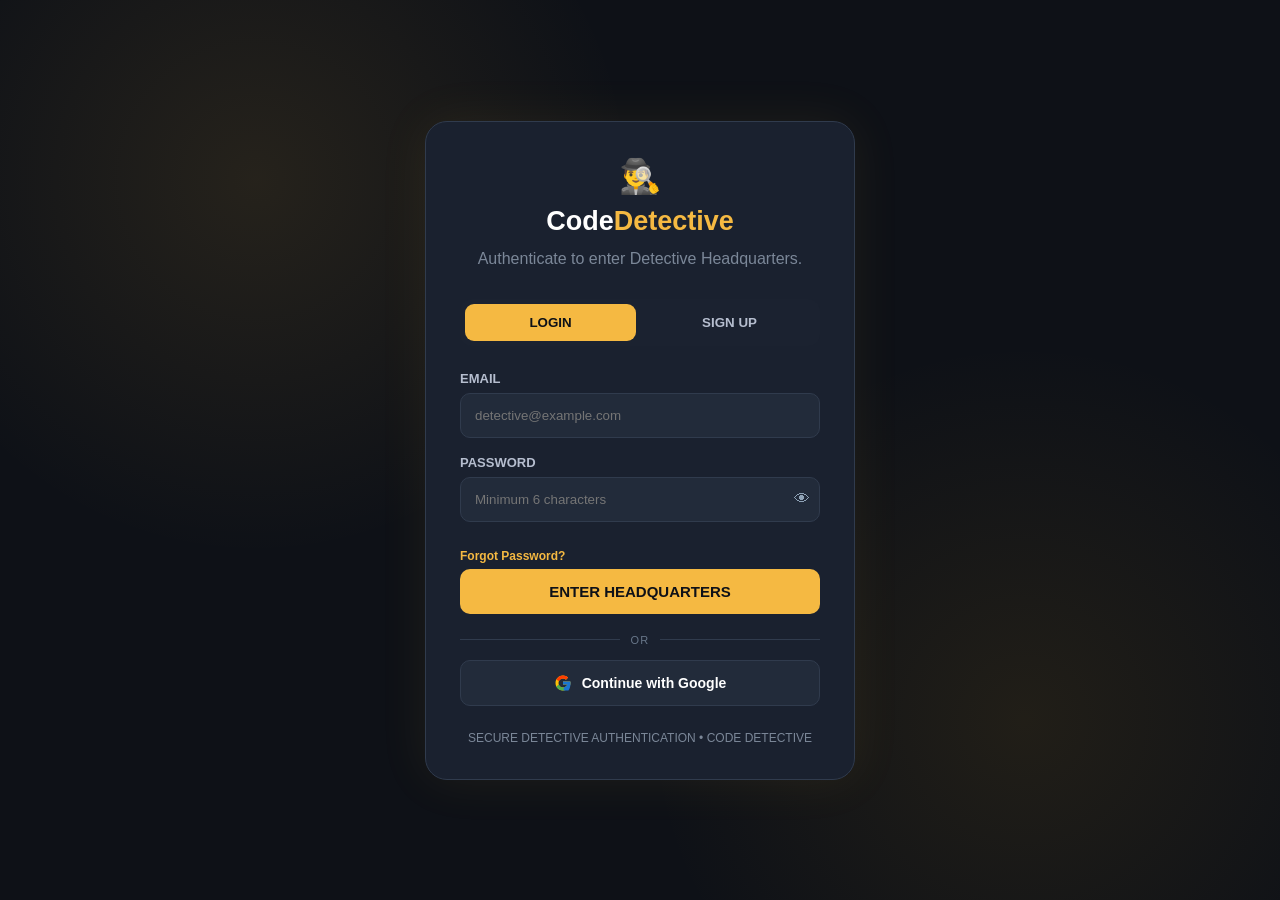
==== index.html @ be018d85 "Add files via upload" ====
<!DOCTYPE html>
<html lang="en">
<head>
    <meta charset="UTF-8">
    <meta name="viewport" content="width=device-width, initial-scale=1.0">
    <title>Code Detective | Authentication</title>

    <style>
        * {
            box-sizing: border-box;
            margin: 0;
            padding: 0;
        }

        body {
            min-height: 100vh;
            display: flex;
            justify-content: center;
            align-items: center;
            padding: 24px;
            font-family: Inter, Arial, sans-serif;
            color: #eef6ff;
            background:
                radial-gradient(circle at 20% 20%, rgba(0, 229, 255, .10), transparent 30%),
                radial-gradient(circle at 80% 80%, rgba(168, 85, 247, .12), transparent 30%),
                #050b12;
        }

        .auth-card {
            width: 100%;
            max-width: 430px;
            padding: 34px;
            border: 1px solid rgba(0, 229, 255, .22);
            border-radius: 22px;
            background: rgba(10, 20, 32, .94);
            box-shadow: 0 0 50px rgba(0, 229, 255, .08);
        }

        .logo {
            text-align: center;
            font-size: 34px;
            margin-bottom: 10px;
        }

        h1 {
            text-align: center;
            font-size: 27px;
        }

        .cyan {
            color: #00e5ff;
        }

        .subtitle {
            margin: 10px 0 28px;
            text-align: center;
            color: #8394a7;
            line-height: 1.5;
        }

        .tabs {
            display: grid;
            grid-template-columns: 1fr 1fr;
            gap: 8px;
            margin-bottom: 25px;
            padding: 5px;
            border-radius: 12px;
            background: #07111c;
        }

        .tab {
            border: 0;
            border-radius: 9px;
            padding: 11px;
            cursor: pointer;
            color: #8495a8;
            background: transparent;
            font-weight: 700;
        }

        .tab.active {
            color: #001014;
            background: #00e5ff;
        }

        .field {
            margin-bottom: 17px;
        }

        .password-input-wrapper {
            position: relative;
        }

        .password-input-wrapper input {
            padding-right: 48px;
        }

        .password-toggle {
            position: absolute;
            right: 10px;
            top: 50%;
            transform: translateY(-50%);
            border: 0;
            background: transparent;
            color: #8fa3b7;
            cursor: pointer;
            font-size: 16px;
        }

        .password-toggle:hover {
            color: #00e5ff;
        }

        label {
            display: block;
            margin-bottom: 7px;
            color: #a9b8c7;
            font-size: 13px;
            font-weight: 700;
        }

        input {
            width: 100%;
            padding: 14px;
            border: 1px solid #24364a;
            border-radius: 10px;
            outline: none;
            color: white;
            background: #08131f;
        }

        input:focus {
            border-color: #00e5ff;
            box-shadow: 0 0 0 3px rgba(0, 229, 255, .08);
        }

        #nameField {
            display: none;
        }

        .submit-btn {
            width: 100%;
            margin-top: 5px;
            padding: 14px;
            border: none;
            border-radius: 10px;
            cursor: pointer;
            color: #001014;
            background: #00e5ff;
            font-size: 15px;
            font-weight: 900;
        }

        .submit-btn:disabled {
            cursor: not-allowed;
            opacity: .6;
        }

        #message {
            display: none;
            margin-top: 18px;
            padding: 12px;
            border-radius: 9px;
            font-size: 13px;
            line-height: 1.5;
        }

        #message.error {
            display: block;
            color: #ff6b81;
            border: 1px solid rgba(255, 71, 87, .25);
            background: rgba(255, 71, 87, .08);
        }

        #message.success {
            display: block;
            color: #4dffc3;
            border: 1px solid rgba(77, 255, 195, .25);
            background: rgba(77, 255, 195, .08);
        }

        .footer {
            margin-top: 25px;
            text-align: center;
            color: #53667a;
            font-size: 12px;
        }

        /* Midnight Gold palette */
        body {
            color: #FFFFFF;
            background: radial-gradient(circle at 20% 20%, rgba(245, 185, 66, .10), transparent 30%), radial-gradient(circle at 80% 80%, rgba(201, 146, 28, .10), transparent 30%), #0E1117;
        }
        .auth-card { border-color: #303B4D; background: rgba(27, 34, 48, .96); box-shadow: 0 0 50px rgba(245, 185, 66, .08); }
        .cyan { color: #F5B942; }
        .subtitle, .footer { color: #7B8798; }
        .tabs { background: #1B2230; }
        .tab { color: #B6BECF; }
        .tab.active, .submit-btn { color: #0E1117; background: #F5B942; }
        label { color: #B6BECF; }
        input { color: #FFFFFF; border-color: #303B4D; background: #222B3A; }
        input:focus { border-color: #F5B942; box-shadow: 0 0 0 3px rgba(245, 185, 66, .10); }
        #message.error { color: #FF5D73; border-color: rgba(255,93,115,.25); background: rgba(255,93,115,.08); }
        #message.success { color: #38D39F; border-color: rgba(56,211,159,.25); background: rgba(56,211,159,.08); }


        .auth-link {
            display: inline-block;
            margin-top: 10px;
            border: 0;
            padding: 0;
            color: #F5B942;
            background: transparent;
            font: inherit;
            font-size: 12px;
            font-weight: 700;
            cursor: pointer;
        }
        .auth-link:hover { text-decoration: underline; }
        .auth-divider {
            display: flex;
            align-items: center;
            gap: 10px;
            margin: 20px 0 14px;
            color: #68778a;
            font-size: 11px;
            text-transform: uppercase;
            letter-spacing: .12em;
        }
        .auth-divider::before, .auth-divider::after {
            content: "";
            height: 1px;
            flex: 1;
            background: #303B4D;
        }
        .google-btn {
            width: 100%;
            padding: 13px 14px;
            border: 1px solid #303B4D;
            border-radius: 10px;
            cursor: pointer;
            color: #FFFFFF;
            background: #222B3A;
            font-size: 14px;
            font-weight: 800;
            display: flex;
            align-items: center;
            justify-content: center;
            gap: 10px;
        }
        .google-btn:hover { border-color: #F5B942; }
        .google-btn:disabled { cursor: not-allowed; opacity: .6; }
        .google-mark {
            width: 18px;
            height: 18px;
            display: inline-block;
            flex: 0 0 18px;
        }
        .google-mark path {
            stroke: none;
        }
        #forgotPanel { display: none; }
        #forgotPanel.active { display: block; }
        .back-to-login {
            display: block;
            margin: 14px auto 0;
            border: 0;
            background: transparent;
            color: #8fa3b7;
            cursor: pointer;
            font: inherit;
            font-size: 12px;
        }
        .back-to-login:hover { color: #F5B942; }

        @media (max-width: 520px) {
            body {
                align-items: flex-start;
                padding: 18px 12px;
            }

            .auth-card {
                margin: auto 0;
                padding: 24px 18px;
                border-radius: 16px;
            }

            .logo { font-size: 30px; }
            h1 { font-size: 23px; }
            .subtitle { margin-bottom: 20px; font-size: 14px; }
            .tabs { margin-bottom: 20px; }
            input, .submit-btn { min-height: 48px; font-size: 16px; }
            .footer { font-size: 10px; line-height: 1.5; }
        }

        @media (max-height: 650px) {
            body { align-items: flex-start; }
        }
    </style>
  <script type="module" crossorigin src="/assets/login-CDw5AGuI.js"></script>
  <link rel="modulepreload" crossorigin href="/assets/supabase-C0Bv1Tz9.js">
</head>

<body>

<div class="auth-card">

    <div class="logo">🕵️‍♂️</div>

    <h1>
        Code<span class="cyan">Detective</span>
    </h1>

    <p class="subtitle">
        Authenticate to enter Detective Headquarters.
    </p>

    <div class="tabs">
        <button id="loginTab" class="tab active" type="button">LOGIN</button>
        <button id="signupTab" class="tab" type="button">SIGN UP</button>
    </div>

    <form id="authForm">

        <div class="field" id="nameField">
            <label>DETECTIVE NAME</label>
            <input
                id="displayName"
                type="text"
                placeholder="Eddie"
                autocomplete="name"
            >
        </div>

        <div class="field">
            <label>EMAIL</label>
            <input
                id="email"
                type="email"
                placeholder="detective@example.com"
                autocomplete="email"
                required
            >
        </div>

        <div class="field">
            <label>PASSWORD</label>
            <div class="password-input-wrapper">
                <input
                    id="password"
                    type="password"
                    placeholder="Minimum 6 characters"
                    autocomplete="current-password"
                    minlength="6"
                    required
                >
                <button
                    id="passwordToggle"
                    class="password-toggle"
                    type="button"
                    aria-label="Show password"
                >👁</button>
            </div>
        </div>

        <button id="forgotPasswordBtn" class="auth-link" type="button">Forgot Password?</button>

        <button id="submitBtn" class="submit-btn" type="submit">
            ENTER HEADQUARTERS
        </button>

    </form>

    <div class="auth-divider"><span>or</span></div>
    <button id="googleBtn" class="google-btn" type="button">
        <svg class="google-mark" viewBox="0 0 48 48" aria-hidden="true" focusable="false">
  <path fill="#FFC107" d="M43.611 20.083H42V20H24v8h11.303C33.649 32.657 29.193 36 24 36c-6.627 0-12-5.373-12-12s5.373-12 12-12c3.059 0 5.842 1.153 7.957 3.043l5.657-5.657C34.046 6.053 29.18 4 24 4 12.955 4 4 12.955 4 24s8.955 20 20 20 20-8.955 20-20c0-1.341-.138-2.65-.389-3.917z"/>
  <path fill="#FF3D00" d="M6.306 14.691l6.571 4.819C14.655 16.108 18.961 12 24 12c3.059 0 5.842 1.153 7.957 3.043l5.657-5.657C34.046 6.053 29.18 4 24 4c-7.682 0-14.309 4.337-17.694 10.691z"/>
  <path fill="#4CAF50" d="M24 44c5.083 0 9.857-1.947 13.409-5.116l-6.191-5.238C29.211 35.091 26.715 36 24 36c-5.172 0-9.618-3.323-11.283-7.946l-6.522 5.025C9.69 39.556 16.409 44 24 44z"/>
  <path fill="#1976D2" d="M43.611 20.083H42V20H24v8h11.303c-1.36 3.927-4.968 6.957-9.303 7.999V44h12.48C41.73 40.447 44 32.941 44 24c0-1.341-.138-2.65-.389-3.917z"/>
</svg>
        <span id="googleBtnLabel">Continue with Google</span>
    </button>

    <section id="forgotPanel" aria-hidden="true">
        <h2 style="font-size:18px;margin-bottom:8px;">Reset your password</h2>
        <p style="font-size:12px;line-height:1.6;color:#7B8798;margin-bottom:16px;">
            Enter your account email. If an account exists, we'll send a secure password-reset link.
        </p>
        <form id="forgotForm">
            <div class="field">
                <label for="forgotEmail">EMAIL</label>
                <input id="forgotEmail" type="email" autocomplete="email" placeholder="detective@example.com" required>
            </div>
            <button id="forgotSubmitBtn" class="submit-btn" type="submit">SEND RESET LINK</button>
        </form>
        <button id="backToLoginBtn" class="back-to-login" type="button">← Back to login</button>
    </section>

    <div id="message"></div>

    <div class="footer">
        SECURE DETECTIVE AUTHENTICATION • CODE DETECTIVE
    </div>

</div>


</body>
</html>
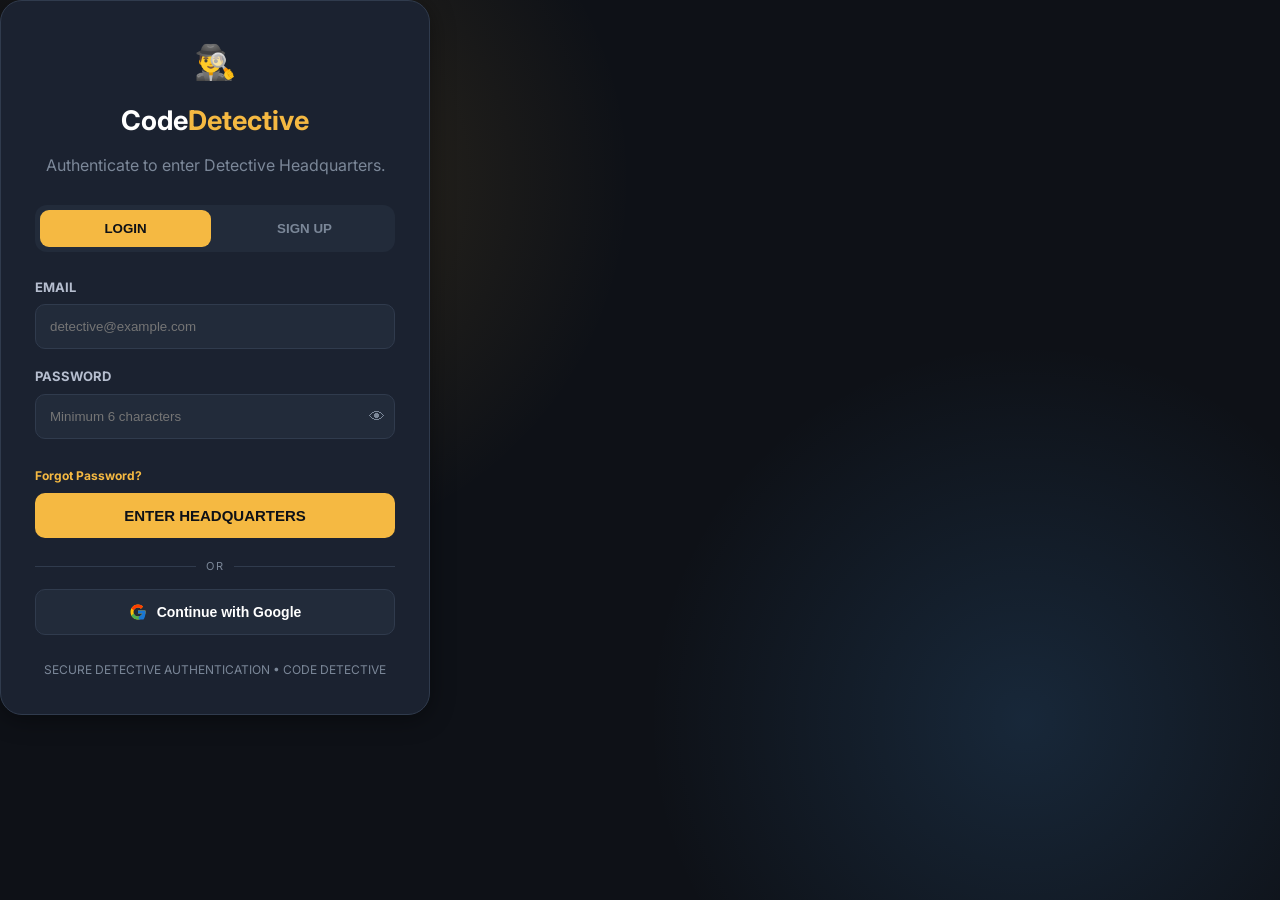
==== commit 254e73a6: "Add files via upload" ====
--- a/index.html
+++ b/index.html
@@ -4,36 +4,18 @@
     <meta charset="UTF-8">
     <meta name="viewport" content="width=device-width, initial-scale=1.0">
     <title>Code Detective | Authentication</title>
-
+    <link rel="preconnect" href="https://fonts.googleapis.com">
+    <link rel="preconnect" href="https://fonts.gstatic.com" crossorigin>
+    <link href="https://fonts.googleapis.com/css2?family=Inter:wght@400;500;600;700;900&display=swap" rel="stylesheet">
     <style>
-        * {
-            box-sizing: border-box;
-            margin: 0;
-            padding: 0;
-        }
-
-        body {
-            min-height: 100vh;
-            display: flex;
-            justify-content: center;
-            align-items: center;
-            padding: 24px;
-            font-family: Inter, Arial, sans-serif;
-            color: #eef6ff;
-            background:
-                radial-gradient(circle at 20% 20%, rgba(0, 229, 255, .10), transparent 30%),
-                radial-gradient(circle at 80% 80%, rgba(168, 85, 247, .12), transparent 30%),
-                #050b12;
-        }
-
         .auth-card {
             width: 100%;
             max-width: 430px;
             padding: 34px;
-            border: 1px solid rgba(0, 229, 255, .22);
+            border: 1px solid var(--cd-border);
             border-radius: 22px;
-            background: rgba(10, 20, 32, .94);
-            box-shadow: 0 0 50px rgba(0, 229, 255, .08);
+            background: var(--cd-bg-card);
+            box-shadow: var(--cd-shadow-card);
         }
 
         .logo {
@@ -48,13 +30,13 @@
         }
 
         .cyan {
-            color: #00e5ff;
+            color: var(--cd-amber);
         }
 
         .subtitle {
             margin: 10px 0 28px;
             text-align: center;
-            color: #8394a7;
+            color: var(--cd-text-muted);
             line-height: 1.5;
         }
 
@@ -65,7 +47,7 @@
             margin-bottom: 25px;
             padding: 5px;
             border-radius: 12px;
-            background: #07111c;
+            background: var(--cd-bg-tertiary);
         }
 
         .tab {
@@ -73,14 +55,14 @@
             border-radius: 9px;
             padding: 11px;
             cursor: pointer;
-            color: #8495a8;
+            color: var(--cd-text-muted);
             background: transparent;
             font-weight: 700;
         }
 
         .tab.active {
-            color: #001014;
-            background: #00e5ff;
+            color: var(--cd-text-on-amber);
+            background: var(--cd-amber);
         }
 
         .field {
@@ -102,19 +84,19 @@
             transform: translateY(-50%);
             border: 0;
             background: transparent;
-            color: #8fa3b7;
+            color: var(--cd-text-muted);
             cursor: pointer;
             font-size: 16px;
         }
 
         .password-toggle:hover {
-            color: #00e5ff;
+            color: var(--cd-amber);
         }
 
         label {
             display: block;
             margin-bottom: 7px;
-            color: #a9b8c7;
+            color: var(--cd-text-secondary);
             font-size: 13px;
             font-weight: 700;
         }
@@ -122,16 +104,16 @@
         input {
             width: 100%;
             padding: 14px;
-            border: 1px solid #24364a;
+            border: 1px solid var(--cd-border);
             border-radius: 10px;
             outline: none;
-            color: white;
-            background: #08131f;
+            color: var(--cd-text-primary);
+            background: var(--cd-bg-input);
         }
 
         input:focus {
-            border-color: #00e5ff;
-            box-shadow: 0 0 0 3px rgba(0, 229, 255, .08);
+            border-color: var(--cd-amber);
+            box-shadow: 0 0 0 3px var(--cd-amber-glow);
         }
 
         #nameField {
@@ -145,8 +127,8 @@
             border: none;
             border-radius: 10px;
             cursor: pointer;
-            color: #001014;
-            background: #00e5ff;
+            color: var(--cd-text-on-amber);
+            background: var(--cd-amber);
             font-size: 15px;
             font-weight: 900;
         }
@@ -167,49 +149,31 @@
 
         #message.error {
             display: block;
-            color: #ff6b81;
-            border: 1px solid rgba(255, 71, 87, .25);
-            background: rgba(255, 71, 87, .08);
+            color: var(--cd-crimson);
+            border: 1px solid rgba(255, 93, 115, .25);
+            background: rgba(255, 93, 115, .08);
         }
 
         #message.success {
             display: block;
-            color: #4dffc3;
-            border: 1px solid rgba(77, 255, 195, .25);
-            background: rgba(77, 255, 195, .08);
+            color: var(--cd-green);
+            border: 1px solid rgba(56, 211, 159, .25);
+            background: rgba(56, 211, 159, .08);
         }
 
         .footer {
             margin-top: 25px;
             text-align: center;
-            color: #53667a;
+            color: var(--cd-text-muted);
             font-size: 12px;
         }
-
-        /* Midnight Gold palette */
-        body {
-            color: #FFFFFF;
-            background: radial-gradient(circle at 20% 20%, rgba(245, 185, 66, .10), transparent 30%), radial-gradient(circle at 80% 80%, rgba(201, 146, 28, .10), transparent 30%), #0E1117;
-        }
-        .auth-card { border-color: #303B4D; background: rgba(27, 34, 48, .96); box-shadow: 0 0 50px rgba(245, 185, 66, .08); }
-        .cyan { color: #F5B942; }
-        .subtitle, .footer { color: #7B8798; }
-        .tabs { background: #1B2230; }
-        .tab { color: #B6BECF; }
-        .tab.active, .submit-btn { color: #0E1117; background: #F5B942; }
-        label { color: #B6BECF; }
-        input { color: #FFFFFF; border-color: #303B4D; background: #222B3A; }
-        input:focus { border-color: #F5B942; box-shadow: 0 0 0 3px rgba(245, 185, 66, .10); }
-        #message.error { color: #FF5D73; border-color: rgba(255,93,115,.25); background: rgba(255,93,115,.08); }
-        #message.success { color: #38D39F; border-color: rgba(56,211,159,.25); background: rgba(56,211,159,.08); }
-
 
         .auth-link {
             display: inline-block;
             margin-top: 10px;
             border: 0;
             padding: 0;
-            color: #F5B942;
+            color: var(--cd-amber);
             background: transparent;
             font: inherit;
             font-size: 12px;
@@ -217,12 +181,13 @@
             cursor: pointer;
         }
         .auth-link:hover { text-decoration: underline; }
+
         .auth-divider {
             display: flex;
             align-items: center;
             gap: 10px;
             margin: 20px 0 14px;
-            color: #68778a;
+            color: var(--cd-text-muted);
             font-size: 11px;
             text-transform: uppercase;
             letter-spacing: .12em;
@@ -231,60 +196,49 @@
             content: "";
             height: 1px;
             flex: 1;
-            background: #303B4D;
-        }
+            background: var(--cd-border);
+        }
+
         .google-btn {
             width: 100%;
             padding: 13px 14px;
-            border: 1px solid #303B4D;
+            border: 1px solid var(--cd-border);
             border-radius: 10px;
             cursor: pointer;
-            color: #FFFFFF;
-            background: #222B3A;
+            color: var(--cd-text-primary);
+            background: var(--cd-bg-tertiary);
             font-size: 14px;
             font-weight: 800;
             display: flex;
             align-items: center;
             justify-content: center;
             gap: 10px;
-        }
-        .google-btn:hover { border-color: #F5B942; }
+            transition: var(--cd-transition-fast);
+        }
+        .google-btn:hover { border-color: var(--cd-amber); }
         .google-btn:disabled { cursor: not-allowed; opacity: .6; }
-        .google-mark {
-            width: 18px;
-            height: 18px;
-            display: inline-block;
-            flex: 0 0 18px;
-        }
-        .google-mark path {
-            stroke: none;
-        }
+
+        .google-mark { width: 18px; height: 18px; display: inline-block; flex: 0 0 18px; }
+        .google-mark path { stroke: none; }
+
         #forgotPanel { display: none; }
         #forgotPanel.active { display: block; }
+
         .back-to-login {
             display: block;
             margin: 14px auto 0;
             border: 0;
             background: transparent;
-            color: #8fa3b7;
+            color: var(--cd-text-muted);
             cursor: pointer;
             font: inherit;
             font-size: 12px;
         }
-        .back-to-login:hover { color: #F5B942; }
+        .back-to-login:hover { color: var(--cd-amber); }
 
         @media (max-width: 520px) {
-            body {
-                align-items: flex-start;
-                padding: 18px 12px;
-            }
-
-            .auth-card {
-                margin: auto 0;
-                padding: 24px 18px;
-                border-radius: 16px;
-            }
-
+            body { align-items: flex-start; padding: 18px 12px; }
+            .auth-card { margin: auto 0; padding: 24px 18px; border-radius: 16px; }
             .logo { font-size: 30px; }
             h1 { font-size: 23px; }
             .subtitle { margin-bottom: 20px; font-size: 14px; }
@@ -297,11 +251,13 @@
             body { align-items: flex-start; }
         }
     </style>
-  <script type="module" crossorigin src="/assets/login-CDw5AGuI.js"></script>
+  <script type="module" crossorigin src="/assets/login-DPJJ4Gu4.js"></script>
   <link rel="modulepreload" crossorigin href="/assets/supabase-C0Bv1Tz9.js">
+  <link rel="modulepreload" crossorigin href="/assets/auth-utils-BqN8yWp4.js">
+  <link rel="stylesheet" crossorigin href="/assets/login-DXDTMyDp.css">
 </head>
 
-<body>
+<body class="cd-page-auth">
 
 <div class="auth-card">
 
@@ -405,6 +361,7 @@
 
 </div>
 
+<script src="./theme.js"></script>
 
 </body>
 </html>
--- a/assets/login-DXDTMyDp.css
+++ b/assets/login-DXDTMyDp.css
@@ -0,0 +1 @@
+:root{--cd-amber: #F5B942;--cd-amber-dim: #C9921C;--cd-amber-glow: rgba(245, 185, 66, .15);--cd-cyan: #00F3FF;--cd-cyan-dim: #00C5D6;--cd-cyan-glow: rgba(0, 243, 255, .15);--cd-crimson: #FF5D73;--cd-crimson-dim: #D64A5E;--cd-crimson-glow: rgba(255, 93, 115, .15);--cd-green: #38D39F;--cd-green-dim: #2EB887;--cd-green-glow: rgba(56, 211, 159, .15);--cd-purple: #4FA9FF;--cd-purple-dim: #3D8CE6;--cd-purple-glow: rgba(79, 169, 255, .15);--cd-bg-primary: #0E1117;--cd-bg-secondary: #1B2230;--cd-bg-tertiary: #222B3A;--cd-bg-card: #1B2230;--cd-bg-card-hover: #222B3A;--cd-bg-terminal: #0E1117;--cd-bg-input: #222B3A;--cd-border: #303B4D;--cd-border-active: rgba(245, 185, 66, .45);--cd-border-focus: rgba(245, 185, 66, .75);--cd-surface-subtle: rgba(255, 255, 255, .04);--cd-surface-strong: rgba(255, 255, 255, .08);--cd-surface-contrast: rgba(255, 255, 255, .02);--cd-text-primary: #FFFFFF;--cd-text-secondary: #B6BECF;--cd-text-muted: #7B8798;--cd-text-code: #FFFFFF;--cd-text-on-amber: #0E1117;--cd-text-on-cyan: #0E1117;--cd-shadow-card: 0 4px 24px rgba(0, 0, 0, .4);--cd-shadow-soft: 0 16px 42px rgba(0, 0, 0, .23);--cd-shadow-glow: 0 0 20px rgba(245, 185, 66, .2);--cd-font-ui: "Inter", -apple-system, BlinkMacSystemFont, "Segoe UI", Roboto, sans-serif;--cd-font-code: "Fira Code", "JetBrains Mono", monospace;--cd-radius-sm: 6px;--cd-radius-md: 10px;--cd-radius-lg: 16px;--cd-radius-xl: 24px;--cd-radius-full: 999px;--cd-transition: all .25s cubic-bezier(.4, 0, .2, 1);--cd-transition-fast: all .15s ease;--cd-z-dropdown: 100;--cd-z-modal: 1000;--cd-z-toast: 2000;--cd-z-nav: 3000}body[data-theme=light]{--cd-amber: #D4A01E;--cd-amber-dim: #B88A1A;--cd-amber-glow: rgba(212, 160, 30, .18);--cd-cyan: #0096A8;--cd-cyan-dim: #007D8A;--cd-cyan-glow: rgba(0, 150, 168, .18);--cd-crimson: #D64A5E;--cd-crimson-dim: #B83E4E;--cd-crimson-glow: rgba(214, 74, 94, .18);--cd-green: #1E9B6A;--cd-green-dim: #188058;--cd-green-glow: rgba(30, 155, 106, .18);--cd-purple: #3D8CE6;--cd-purple-dim: #3070C0;--cd-purple-glow: rgba(61, 140, 230, .18);--cd-bg-primary: #F5F7FB;--cd-bg-secondary: #FFFFFF;--cd-bg-tertiary: #EEF2F7;--cd-bg-card: #FFFFFF;--cd-bg-card-hover: #F3F6FB;--cd-bg-terminal: #F8FAFC;--cd-bg-input: #FFFFFF;--cd-border: #D9E2EE;--cd-border-active: rgba(212, 160, 30, .35);--cd-border-focus: rgba(212, 160, 30, .65);--cd-surface-subtle: rgba(15, 23, 42, .04);--cd-surface-strong: rgba(15, 23, 42, .06);--cd-surface-contrast: rgba(255, 255, 255, .85);--cd-text-primary: #142033;--cd-text-secondary: #475569;--cd-text-muted: #64748B;--cd-text-code: #0F172A;--cd-text-on-amber: #FFFFFF;--cd-text-on-cyan: #FFFFFF;--cd-shadow-card: 0 18px 38px rgba(15, 23, 42, .1);--cd-shadow-soft: 0 20px 45px rgba(15, 23, 42, .1);--cd-shadow-glow: 0 0 20px rgba(212, 160, 30, .2)}*,*:before,*:after{box-sizing:border-box;margin:0;padding:0}html{scroll-behavior:smooth}body{font-family:var(--cd-font-ui);background-color:var(--cd-bg-primary);color:var(--cd-text-primary);min-height:100vh;overflow-x:hidden;line-height:1.6;transition:background-color .35s ease,color .35s ease,border-color .35s ease}*,*:before,*:after{transition:background-color .35s ease,color .35s ease,border-color .35s ease,box-shadow .35s ease}body.theme-switching *,body.theme-switching *:before,body.theme-switching *:after{transition:none!important}::-webkit-scrollbar{width:8px;height:8px}::-webkit-scrollbar-track{background:var(--cd-bg-secondary)}::-webkit-scrollbar-thumb{background:linear-gradient(180deg,var(--cd-amber),var(--cd-cyan),var(--cd-purple));border-radius:4px;border:1px solid var(--cd-bg-card)}::-webkit-scrollbar-thumb:hover{background:linear-gradient(180deg,var(--cd-cyan),var(--cd-purple),var(--cd-amber))}:focus-visible{outline:2px solid var(--cd-amber);outline-offset:2px}::selection{background:var(--cd-amber-glow);color:var(--cd-text-primary)}.cd-btn{display:inline-flex;align-items:center;justify-content:center;gap:8px;padding:12px 24px;border-radius:var(--cd-radius-md);border:none;font-family:var(--cd-font-ui);font-size:14px;font-weight:600;cursor:pointer;transition:var(--cd-transition);text-decoration:none;position:relative;overflow:hidden}.cd-btn:disabled{opacity:.5;cursor:not-allowed}.cd-btn-primary{background:linear-gradient(135deg,var(--cd-amber),var(--cd-amber-dim));color:var(--cd-text-on-amber);font-weight:700;box-shadow:0 0 20px var(--cd-amber-glow)}.cd-btn-primary:hover:not(:disabled){box-shadow:0 0 30px var(--cd-amber-glow);transform:translateY(-2px)}.cd-btn-secondary{background:var(--cd-bg-tertiary);color:var(--cd-text-primary);border:1px solid var(--cd-border)}.cd-btn-secondary:hover:not(:disabled){border-color:var(--cd-border-active);background:var(--cd-surface-strong)}.cd-btn-ghost{background:transparent;color:var(--cd-text-secondary);border:1px solid var(--cd-border)}.cd-btn-ghost:hover:not(:disabled){color:var(--cd-text-primary);border-color:var(--cd-border-active)}.cd-btn-danger{background:linear-gradient(135deg,var(--cd-crimson),var(--cd-crimson-dim));color:#fff;font-weight:700;box-shadow:0 0 20px var(--cd-crimson-glow)}.cd-btn-danger:hover:not(:disabled){box-shadow:0 0 30px var(--cd-crimson-glow);transform:translateY(-2px)}.cd-input{width:100%;padding:14px;border:1px solid var(--cd-border);border-radius:var(--cd-radius-md);outline:none;color:var(--cd-text-primary);background:var(--cd-bg-input);font-family:var(--cd-font-ui);font-size:14px;transition:var(--cd-transition-fast)}.cd-input:focus{border-color:var(--cd-border-focus);box-shadow:0 0 0 3px var(--cd-amber-glow)}.cd-input::placeholder{color:var(--cd-text-muted)}.cd-card{background:var(--cd-bg-card);border:1px solid var(--cd-border);border-radius:var(--cd-radius-lg);padding:24px;transition:var(--cd-transition);box-shadow:var(--cd-shadow-card)}.cd-card:hover{border-color:#ffffff1a}.cd-badge{display:inline-flex;align-items:center;gap:5px;padding:3px 10px;border-radius:var(--cd-radius-full);font-size:11px;font-weight:600;letter-spacing:.5px;text-transform:uppercase}.cd-badge-amber{background:var(--cd-amber-glow);color:var(--cd-amber);border:1px solid rgba(245,185,66,.2)}.cd-badge-cyan{background:var(--cd-cyan-glow);color:var(--cd-cyan);border:1px solid rgba(0,243,255,.2)}.cd-badge-green{background:var(--cd-green-glow);color:var(--cd-green);border:1px solid rgba(56,211,159,.2)}.cd-badge-crimson{background:var(--cd-crimson-glow);color:var(--cd-crimson);border:1px solid rgba(255,93,115,.2)}.cd-badge-purple{background:var(--cd-purple-glow);color:var(--cd-purple);border:1px solid rgba(79,169,255,.2)}.cd-progress-track{width:100%;height:6px;background:#ffffff0f;border-radius:var(--cd-radius-full);overflow:hidden}.cd-progress-fill{height:100%;border-radius:var(--cd-radius-full);background:linear-gradient(90deg,var(--cd-amber),var(--cd-cyan));transition:width .8s cubic-bezier(.4,0,.2,1)}.cd-theme-toggle{display:inline-flex;align-items:center;justify-content:center;width:40px;height:40px;border-radius:var(--cd-radius-full);border:1px solid var(--cd-border);background:var(--cd-bg-tertiary);color:var(--cd-text-secondary);cursor:pointer;transition:var(--cd-transition-fast)}.cd-theme-toggle:hover{border-color:var(--cd-border-active);background:var(--cd-surface-strong);color:var(--cd-amber)}.cd-theme-toggle svg{width:20px;height:20px}body.cd-page-auth{background:radial-gradient(circle at 20% 20%,var(--cd-amber-glow),transparent 30%),radial-gradient(circle at 80% 80%,var(--cd-purple-glow),transparent 30%),var(--cd-bg-primary)}body.cd-page-admin{background:radial-gradient(circle at 75% 0,rgba(40,16,21,.3),transparent 28%),var(--cd-bg-primary)}body[data-theme=light].cd-page-admin{background:radial-gradient(circle at 75% 0,rgba(255,232,224,.3),transparent 28%),var(--cd-bg-primary)}body.cd-page-playground{background:radial-gradient(ellipse 80% 50% at 20% 0%,var(--cd-amber-glow),transparent 60%),radial-gradient(ellipse 60% 40% at 80% 100%,var(--cd-purple-glow),transparent 55%),radial-gradient(ellipse 100% 100% at 50% 50%,var(--cd-cyan-glow),transparent 70%),var(--cd-bg-primary)}body.cd-page-reset{background:radial-gradient(circle at 20% 20%,var(--cd-amber-glow),transparent 30%),radial-gradient(circle at 80% 80%,var(--cd-purple-glow),transparent 30%),var(--cd-bg-primary)}
